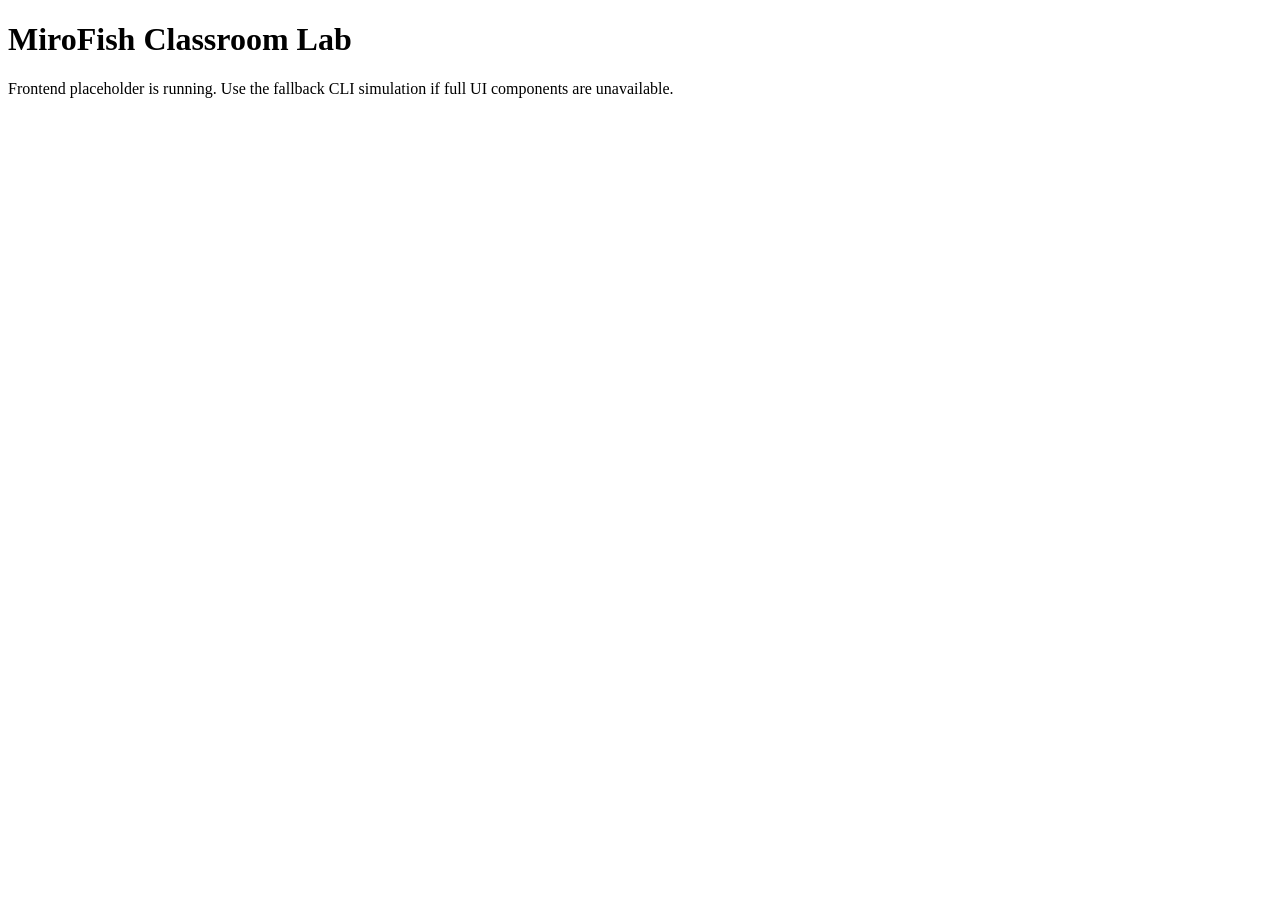
==== web/index.html @ 16c6d04a "Clarify real-vs-fallback flow and add dependency-light smoke test" ====
<!doctype html>
<html>
<head><meta charset="utf-8"><title>MiroFish Classroom Lab</title></head>
<body>
  <h1>MiroFish Classroom Lab</h1>
  <p>Frontend placeholder is running. Use the fallback CLI simulation if full UI components are unavailable.</p>
</body>
</html>
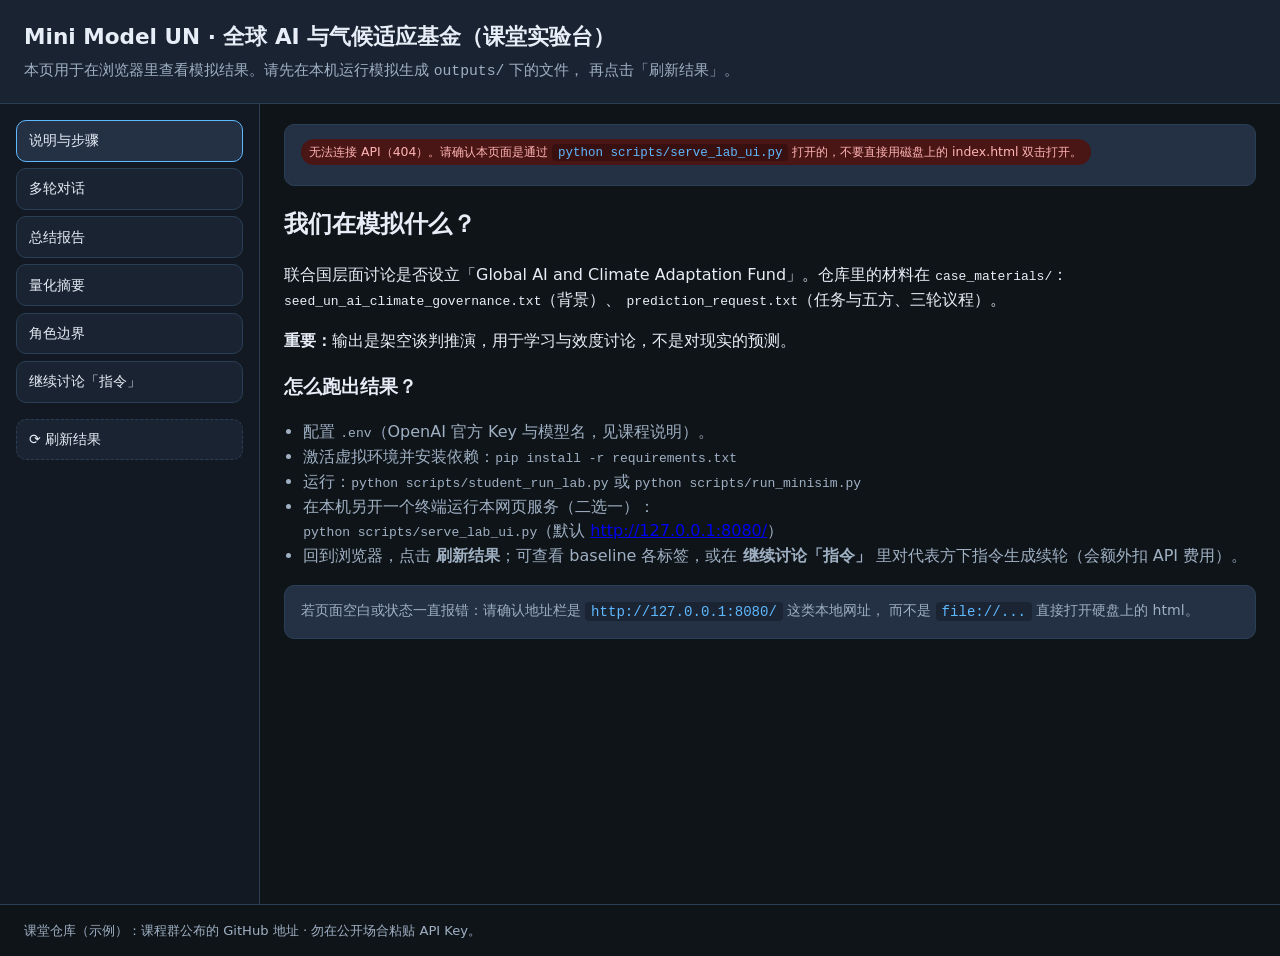
==== commit 11a9cc04: "final" ====
--- a/web/index.html
+++ b/web/index.html
@@ -1,8 +1,106 @@
-<!doctype html>
-<html>
-<head><meta charset="utf-8"><title>MiroFish Classroom Lab</title></head>
+<!DOCTYPE html>
+<html lang="zh-Hans">
+<head>
+  <meta charset="utf-8" />
+  <meta name="viewport" content="width=device-width, initial-scale=1" />
+  <title>Mini Model UN 实验台</title>
+  <link rel="stylesheet" href="styles.css" />
+</head>
 <body>
-  <h1>MiroFish Classroom Lab</h1>
-  <p>Frontend placeholder is running. Use the fallback CLI simulation if full UI components are unavailable.</p>
+  <header>
+    <h1>Mini Model UN · 全球 AI 与气候适应基金（课堂实验台）</h1>
+    <p>
+      本页用于在浏览器里查看模拟结果。请先在本机运行模拟生成 <code>outputs/</code> 下的文件，
+      再点击「刷新结果」。
+    </p>
+  </header>
+
+  <div class="layout">
+    <nav>
+      <button type="button" data-view="intro">说明与步骤</button>
+      <button type="button" data-view="transcript">多轮对话</button>
+      <button type="button" data-view="report">总结报告</button>
+      <button type="button" data-view="variables">量化摘要</button>
+      <button type="button" data-view="leakage">角色边界</button>
+      <button type="button" data-view="continue">继续讨论「指令」</button>
+      <button type="button" id="btn-refresh" style="margin-top: 1rem; border-style: dashed">
+        ⟳ 刷新结果
+      </button>
+    </nav>
+
+    <main>
+      <div id="output-status" class="hint" aria-live="polite"></div>
+
+      <section id="view-intro" class="panel-intro">
+        <h2>我们在模拟什么？</h2>
+        <p>
+          联合国层面讨论是否设立「Global AI and Climate Adaptation Fund」。仓库里的材料在
+          <code>case_materials/</code>：
+          <code>seed_un_ai_climate_governance.txt</code>（背景）、
+          <code>prediction_request.txt</code>（任务与五方、三轮议程）。
+        </p>
+        <p><strong>重要：</strong>输出是架空谈判推演，用于学习与效度讨论，不是对现实的预测。</p>
+        <h3>怎么跑出结果？</h3>
+        <ul>
+          <li>配置 <code>.env</code>（OpenAI 官方 Key 与模型名，见课程说明）。</li>
+          <li>激活虚拟环境并安装依赖：<code>pip install -r requirements.txt</code></li>
+          <li>运行：<code>python scripts/student_run_lab.py</code> 或 <code>python scripts/run_minisim.py</code></li>
+          <li>在本机另开一个终端运行本网页服务（二选一）：<br />
+            <code>python scripts/serve_lab_ui.py</code>（默认 <a href="http://127.0.0.1:8080/">http://127.0.0.1:8080/</a>）
+          </li>
+          <li>回到浏览器，点击 <strong>刷新结果</strong>；可查看 baseline 各标签，或在
+            <strong>继续讨论「指令」</strong> 里对代表方下指令生成续轮（会额外扣 API 费用）。</li>
+        </ul>
+        <p class="hint">
+          若页面空白或状态一直报错：请确认地址栏是 <code>http://127.0.0.1:8080/</code> 这类本地网址，
+          而不是 <code>file://...</code> 直接打开硬盘上的 html。
+        </p>
+      </section>
+
+      <section id="view-transcript" hidden>
+        <h2>多轮对话</h2>
+        <div id="transcript-mount"></div>
+      </section>
+
+      <section id="view-report" hidden>
+        <h2>总结报告（Markdown 文本）</h2>
+        <pre id="report-body" class="report-pre"></pre>
+      </section>
+
+      <section id="view-variables" hidden>
+        <h2>启发式变量（JSON）</h2>
+        <pre id="variables-body" class="json-pre"></pre>
+      </section>
+
+      <section id="view-leakage" hidden>
+        <h2>角色越界简报</h2>
+        <pre id="leakage-body" class="report-pre"></pre>
+      </section>
+
+      <section id="view-continue" hidden>
+        <h2>继续讨论（向代表方下指令）</h2>
+        <p class="hint">
+          下方指令会送交大模型，在<strong>已有 baseline 对话</strong>（<code>model_un_transcript.json</code>）基础上，
+          让所选代表再发言<strong>一整轮</strong>。会产生<strong>额外 API 费用</strong>。原始 baseline 文件不会被修改；
+          续聊记录在 <code>outputs/model_un_student_continuations.json</code>。
+        </p>
+        <form id="form-continue" class="continue-form">
+          <label for="instr-text"><strong>你的指令</strong>（中英文均可，例如：让所有方在数据共享上做出一项具体让步）</label>
+          <textarea id="instr-text" name="instruction" placeholder="在此输入你希望本局谈判如何继续…" required></textarea>
+          <div id="agent-checkboxes"><span class="hint">请先在「刷新结果」加载 baseline 后再勾选代表。</span></div>
+          <button type="submit" class="btn-primary" id="btn-continue">生成续轮发言</button>
+          <p id="continue-status" class="hint" aria-live="polite"></p>
+        </form>
+        <h3>已保存的续聊记录</h3>
+        <div id="continuation-history"></div>
+      </section>
+    </main>
+  </div>
+
+  <footer>
+    课堂仓库（示例）：课程群公布的 GitHub 地址 · 勿在公开场合粘贴 API Key。
+  </footer>
+
+  <script src="app.js"></script>
 </body>
 </html>
--- a/web/styles.css
+++ b/web/styles.css
@@ -0,0 +1,263 @@
+:root {
+  --bg: #0f1419;
+  --panel: #1a2332;
+  --text: #e7eef7;
+  --muted: #9fb0c3;
+  --accent: #5eb8ff;
+  --border: #2a3f55;
+  --round: 10px;
+}
+
+* {
+  box-sizing: border-box;
+}
+
+body {
+  margin: 0;
+  font-family: "Segoe UI", system-ui, -apple-system, sans-serif;
+  background: var(--bg);
+  color: var(--text);
+  line-height: 1.55;
+}
+
+header {
+  padding: 1.25rem 1.5rem;
+  background: var(--panel);
+  border-bottom: 1px solid var(--border);
+}
+
+header h1 {
+  margin: 0 0 0.35rem;
+  font-size: 1.35rem;
+  font-weight: 650;
+}
+
+header p {
+  margin: 0;
+  color: var(--muted);
+  font-size: 0.92rem;
+}
+
+.layout {
+  display: grid;
+  grid-template-columns: 260px 1fr;
+  min-height: calc(100vh - 100px);
+}
+
+nav {
+  padding: 1rem;
+  border-right: 1px solid var(--border);
+  background: #121922;
+}
+
+nav button {
+  display: block;
+  width: 100%;
+  text-align: left;
+  padding: 0.65rem 0.75rem;
+  margin-bottom: 0.4rem;
+  border: 1px solid var(--border);
+  border-radius: var(--round);
+  background: var(--panel);
+  color: var(--text);
+  cursor: pointer;
+  font-size: 0.9rem;
+}
+
+nav button:hover {
+  border-color: var(--accent);
+}
+
+nav button.active {
+  background: #243044;
+  border-color: var(--accent);
+}
+
+main {
+  padding: 1.25rem 1.5rem 3rem;
+  overflow-x: auto;
+}
+
+.panel-intro ul {
+  padding-left: 1.2rem;
+  color: var(--muted);
+}
+
+.hint {
+  background: #243044;
+  border: 1px solid var(--border);
+  border-radius: var(--round);
+  padding: 0.9rem 1rem;
+  margin-bottom: 1rem;
+  font-size: 0.88rem;
+  color: var(--muted);
+}
+
+.hint code {
+  color: var(--accent);
+  background: rgba(0, 0, 0, 0.25);
+  padding: 0.1rem 0.35rem;
+  border-radius: 4px;
+}
+
+.status-pill {
+  display: inline-block;
+  padding: 0.15rem 0.5rem;
+  border-radius: 99px;
+  font-size: 0.78rem;
+  margin-right: 0.35rem;
+  margin-bottom: 0.35rem;
+}
+
+.status-ok {
+  background: #1b4332;
+  color: #95d5b2;
+}
+
+.status-miss {
+  background: #4a1515;
+  color: #ffb4b4;
+}
+
+.round-card {
+  border: 1px solid var(--border);
+  border-radius: var(--round);
+  margin-bottom: 1rem;
+  overflow: hidden;
+  background: var(--panel);
+}
+
+.round-card h3 {
+  margin: 0;
+  padding: 0.65rem 1rem;
+  background: #243044;
+  font-size: 1rem;
+}
+
+.statement {
+  padding: 0.85rem 1rem;
+  border-top: 1px solid var(--border);
+}
+
+.statement .agent {
+  font-weight: 600;
+  color: var(--accent);
+  margin-bottom: 0.4rem;
+}
+
+.statement .body {
+  white-space: pre-wrap;
+  font-size: 0.9rem;
+  color: #dbe6f0;
+}
+
+.statement .meta {
+  font-size: 0.78rem;
+  color: var(--muted);
+  margin-top: 0.5rem;
+}
+
+.summary-box {
+  padding: 0.85rem 1rem;
+  background: rgba(94, 184, 255, 0.06);
+  border-top: 1px solid var(--border);
+  font-size: 0.9rem;
+  white-space: pre-wrap;
+}
+
+.report-pre,
+.json-pre {
+  background: #0c1117;
+  border: 1px solid var(--border);
+  border-radius: var(--round);
+  padding: 1rem;
+  overflow: auto;
+  max-height: 70vh;
+  font-size: 0.82rem;
+  white-space: pre-wrap;
+  word-break: break-word;
+}
+
+footer {
+  padding: 1rem 1.5rem;
+  border-top: 1px solid var(--border);
+  color: var(--muted);
+  font-size: 0.82rem;
+}
+
+.continue-form label {
+  display: block;
+  margin: 0.35rem 0;
+  font-size: 0.9rem;
+  cursor: pointer;
+}
+
+.continue-form textarea {
+  width: 100%;
+  min-height: 120px;
+  margin: 0.5rem 0 1rem;
+  padding: 0.75rem;
+  border-radius: var(--round);
+  border: 1px solid var(--border);
+  background: #0c1117;
+  color: var(--text);
+  font-family: inherit;
+  font-size: 0.9rem;
+}
+
+.btn-primary {
+  padding: 0.55rem 1rem;
+  border-radius: var(--round);
+  border: 1px solid var(--accent);
+  background: #1e4d7a;
+  color: var(--text);
+  cursor: pointer;
+  font-size: 0.95rem;
+}
+
+.btn-primary:hover {
+  background: #2a5f94;
+}
+
+.btn-primary:disabled {
+  opacity: 0.5;
+  cursor: not-allowed;
+}
+
+.continuation-entry {
+  border: 1px solid var(--border);
+  border-radius: var(--round);
+  margin-bottom: 1rem;
+  padding: 0.85rem 1rem;
+  background: var(--panel);
+}
+
+.continuation-meta {
+  font-size: 0.78rem;
+  color: var(--muted);
+  margin-bottom: 0.5rem;
+}
+
+.continuation-instruction {
+  font-weight: 600;
+  color: #ffb86c;
+  margin-bottom: 0.75rem;
+  white-space: pre-wrap;
+}
+
+@media (max-width: 900px) {
+  .layout {
+    grid-template-columns: 1fr;
+  }
+  nav {
+    border-right: none;
+    border-bottom: 1px solid var(--border);
+    display: flex;
+    flex-wrap: wrap;
+    gap: 0.35rem;
+  }
+  nav button {
+    width: auto;
+    flex: 1 1 auto;
+  }
+}
